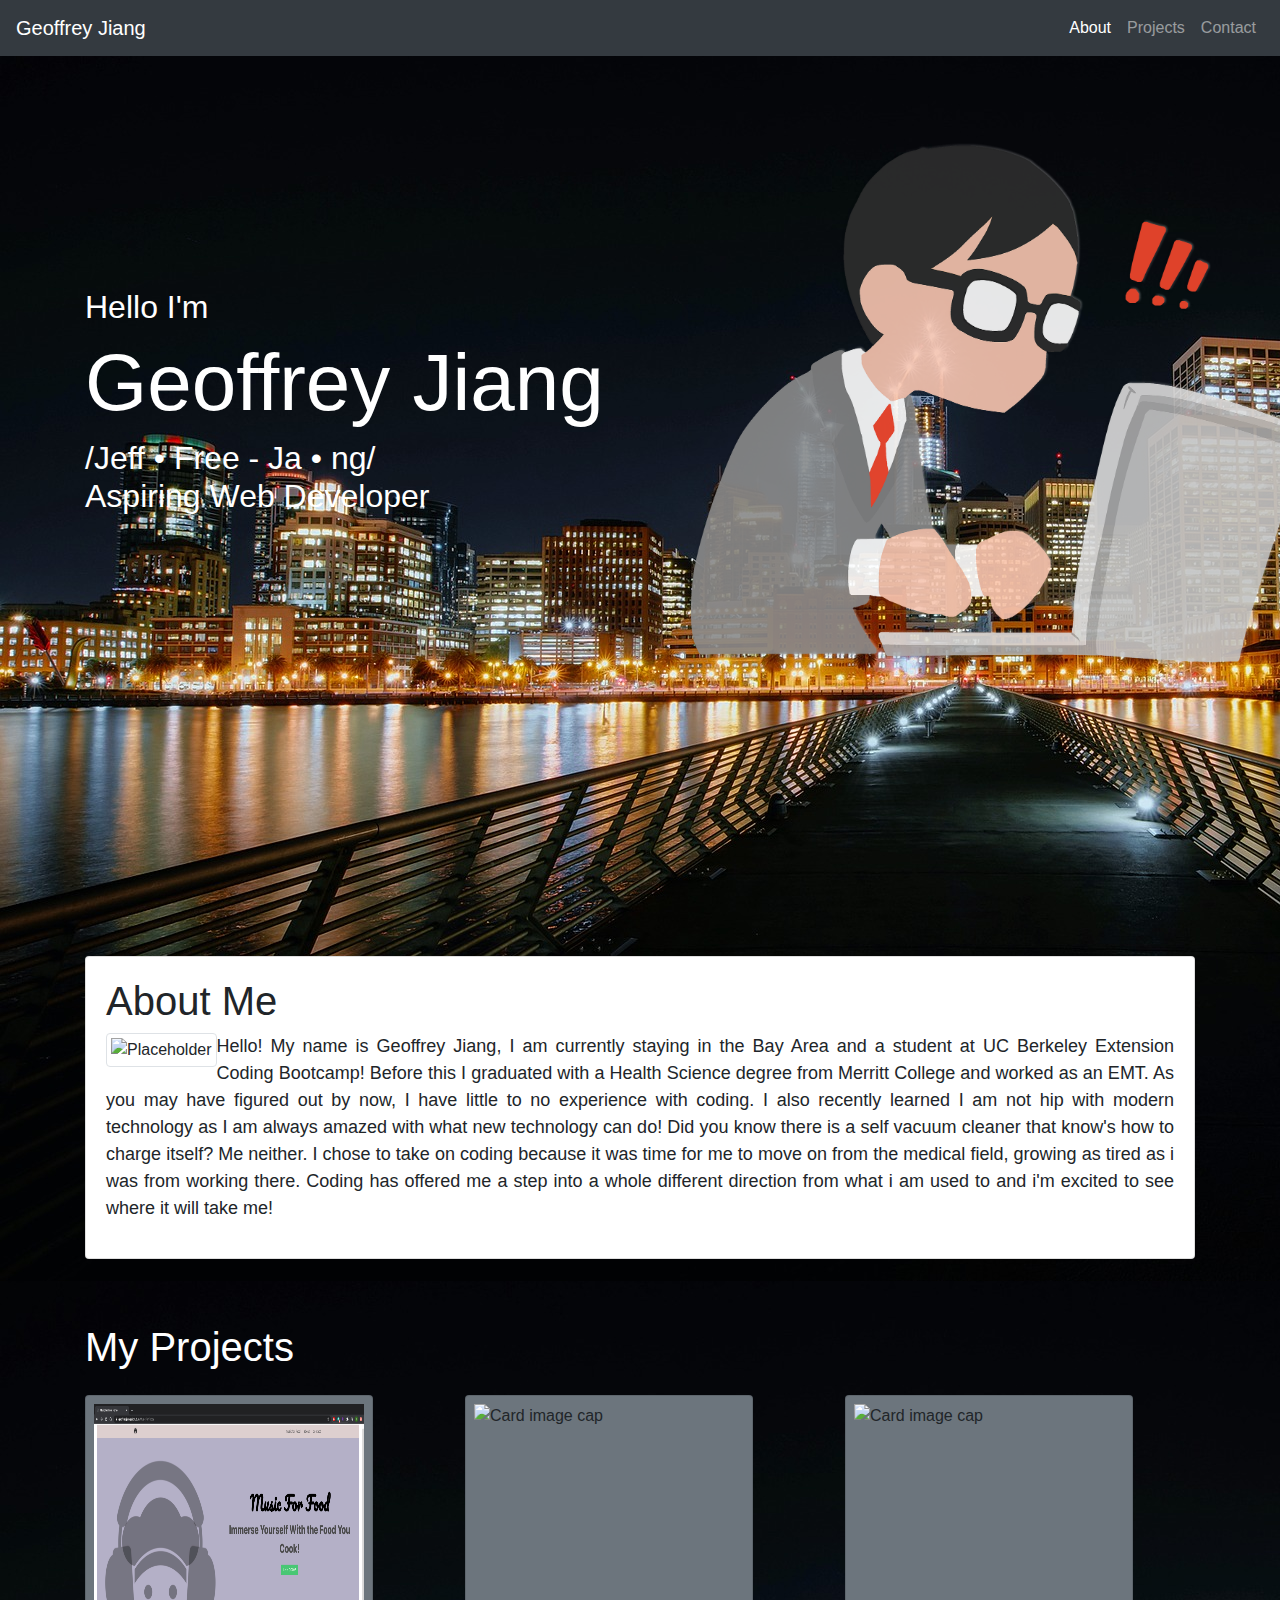
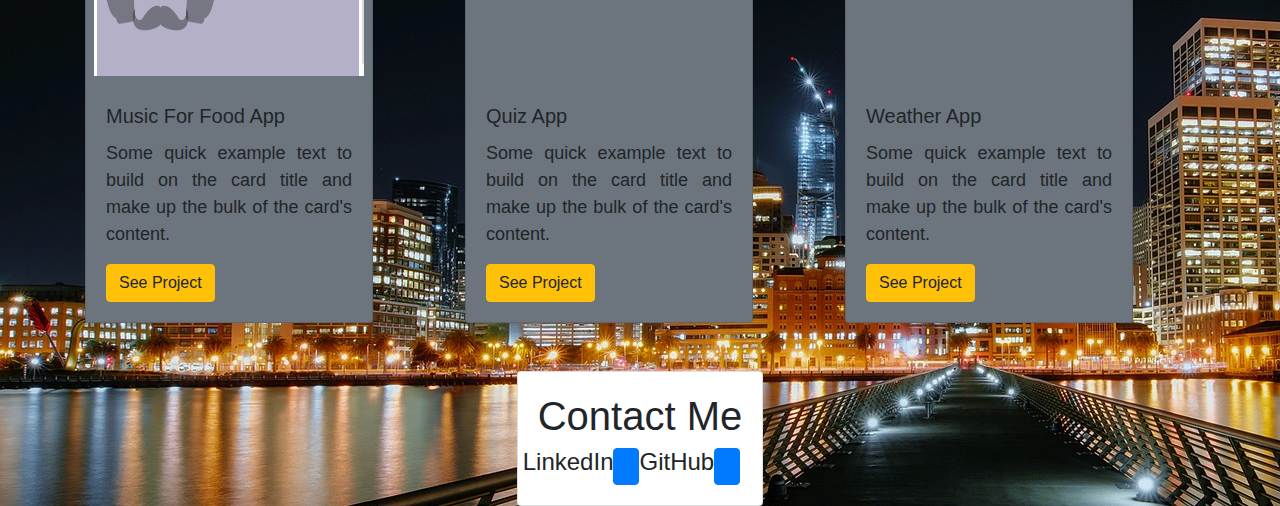
==== index.html @ 609ce76e "contact links" ====
<!DOCTYPE html>
<html lang="en">
<head>
  <meta charset="UTF-8">
  <meta name="viewport" content="width=device-width, initial-scale=1.0">
  <link rel="stylesheet" href="https://stackpath.bootstrapcdn.com/bootstrap/4.5.2/css/bootstrap.min.css" integrity="sha384-JcKb8q3iqJ61gNV9KGb8thSsNjpSL0n8PARn9HuZOnIxN0hoP+VmmDGMN5t9UJ0Z" crossorigin="anonymous">
  <link rel="stylesheet" href="https://pro.fontawesome.com/releases/v5.10.0/css/all.css" integrity="sha384-AYmEC3Yw5cVb3ZcuHtOA93w35dYTsvhLPVnYs9eStHfGJvOvKxVfELGroGkvsg+p" crossorigin="anonymous"/>

  <link rel="stylesheet" href="assets/css/styles.css"/>
  <title>Geoffrey's Portolio</title>
</head>
<body>
  <nav class="navbar navbar-expand-lg navbar-dark bg-dark">
    <button class="navbar-toggler" type="button" data-toggle="collapse" data-target="#navbarToggler" aria-controls="navbarToggler" aria-expanded="false" aria-label="Toggle navigation">
      <span class="navbar-toggler-icon"></span>
    </button>
    <a class="navbar-brand" href="#">Geoffrey Jiang</a>
  
    <div class="collapse navbar-collapse" id="navbarToggler">
      <ul class="navbar-nav ml-auto text-right">
        <li class="nav-item active">
          <a class="nav-link" href="#about"> About</a>
        </li>
        <li class="nav-item">
          <a class="nav-link" href="#project">Projects</a>
        </li>
        <li class="nav-item">
          <a class="nav-link" href="#contact">Contact</a>
        </li>
      </ul>

    </div>
  </nav>

  <div class="container home-container">
    <div class="row home-row">
      <div class="col-6">
        <h2 class="text-white">Hello I'm</h2>
        <h1 class="text-white main-heading">Geoffrey Jiang</h1>
        <h2 class="text-white">/Jeff • Free - Ja • ng/ <br>Aspiring Web Developer</h2>
      </div>
      <div class="col-6">
        <img src="./assets/images/geosurprised_edit2.png" alt="cartoon boy">
      </div>
    </div>
  </div>  
  
  <div class="container d-flex justify-content-center">
    <div class="row">
        <div id="about" class="col-md-12">
            <div class="card">
                <div class="card-body">
                    <h1 class="title"> About Me</h1>
                    <img src="http://placehold.it/250x250" alt="Placeholder" class="img-thumbnail">
                    <p> Hello! My name is Geoffrey Jiang, I am currently staying in the Bay Area and a student at UC Berkeley Extension Coding Bootcamp! Before this I graduated with a Health Science degree from Merritt College and worked as an EMT. As you may have figured out by now, I have little to no experience with coding. I also recently learned I am not hip with modern technology as I am always amazed with what new technology can do! Did you know there is a self vacuum cleaner that know's how to charge itself? Me neither. I chose to take on coding because it was time for me to move on from the medical field, growing as tired as i was from working there. Coding has offered me a step into a whole different direction from what i am used to and i'm excited to see where it will take me!</p>                    
                </div>
            </div>
        </div>  
    </div>
  </div>

  <div id="project" class="container mt-3 pt-5">
    <h1 class="text-white mb-3 pb-2">My Projects</h1>
    <div class="row">
      <div class="col-md-4 mb-5">
        <div class="card bg-secondary" style="width: 18rem;">
          <img class="card-img-top p-2" src="assets/images/MusicForFood.png" alt="MusicForFood" style="height: 18rem">
          <div class="card-body">
            <h5 class="card-title">Music For Food App</h5>
            <p class="card-text">Some quick example text to build on the card title and make up the bulk of the card's content.</p>
            <a href="https://geoffreyjiang.github.io/MusicForFood/" class="btn btn-warning">See Project</a>
          </div>
        </div>
      </div>
      <div class="col-md-4 mb-5">
        <div class="card bg-secondary" style="width: 18rem;">
          <img class="card-img-top p-2" src="http://placehold.it/250x250" alt="Card image cap" style="height: 18rem">
          <div class="card-body">
            <h5 class="card-title">Quiz App</h5>
            <p class="card-text">Some quick example text to build on the card title and make up the bulk of the card's content.</p>
            <a href="#" class="btn btn-warning"">See Project</a>
          </div>
        </div>
      </div>
      <div class="col-md-4 mb-5">
        <div class="card bg-secondary" style="width: 18rem;">
          <img class="card-img-top p-2" src="http://placehold.it/250x250" alt="Card image cap" style="height: 18rem">
          <div class="card-body">
            <h5 class="card-title">Weather App</h5>
            <p class="card-text">Some quick example text to build on the card title and make up the bulk of the card's content.</p>
            <a href="#" class="btn btn-warning"">See Project</a>
          </div>
        </div>
      </div>
    </div>

    <div class="container d-flex justify-content-center">
      <div class="row">
          <div id="contact" class="col-md-12">
              <div class="card">
                  <div class="card-body">
                      <h1 class="title"> Contact Me</h1>
                    <div class="row">
                        <h4>LinkedIn</h4> 
                          <a href="https://www.linkedin.com/in/geoffrey-jiang-b076331b4/" class="btn btn-primary"><i class="fab fa-linkedin"></i></a>
                        <h4>GitHub</h4> 
                          <a href="https://github.com/geoffreyjiang?tab=repositories" class="btn btn-primary"><i class="fab fa-github"></i></a>
                  </div>
              </div>
          </div>  
      </div>
    </div>

  

  <script src="https://stackpath.bootstrapcdn.com/bootstrap/4.5.2/js/bootstrap.min.js" integrity="sha384-B4gt1jrGC7Jh4AgTPSdUtOBvfO8shuf57BaghqFfPlYxofvL8/KUEfYiJOMMV+rV" crossorigin="anonymous"></script>
</body>
</html>
---- assets/css/styles.css ----
body {
    background-image: url("../images/pier-14-1995036_1920.jpg");
    background-color: #464646;
  }
  

img{
    float: left;
}

p {
    text-align:justify;
    border-left: 300px;
    font-size: large;
    font-family: Verdana, Geneva, Tahoma, sans-serif;
}

footer {
    position: fixed;
    left: 0;
    bottom: 0px;
    width: 100%;
    height: 40px;
    background-color: grey;
    color: white;
    text-align: center;
}

.home-container {
    min-height:100vh;
    padding-top:5rem;
}

.home-row {
    display:flex;
    justify-content: center;
    align-items: center;
}

.home-row h1 {
    font-size:5rem;
}
.home-row img {
    width: auto;
    height: 60vh;
}

.card {
    align-items: center;
}
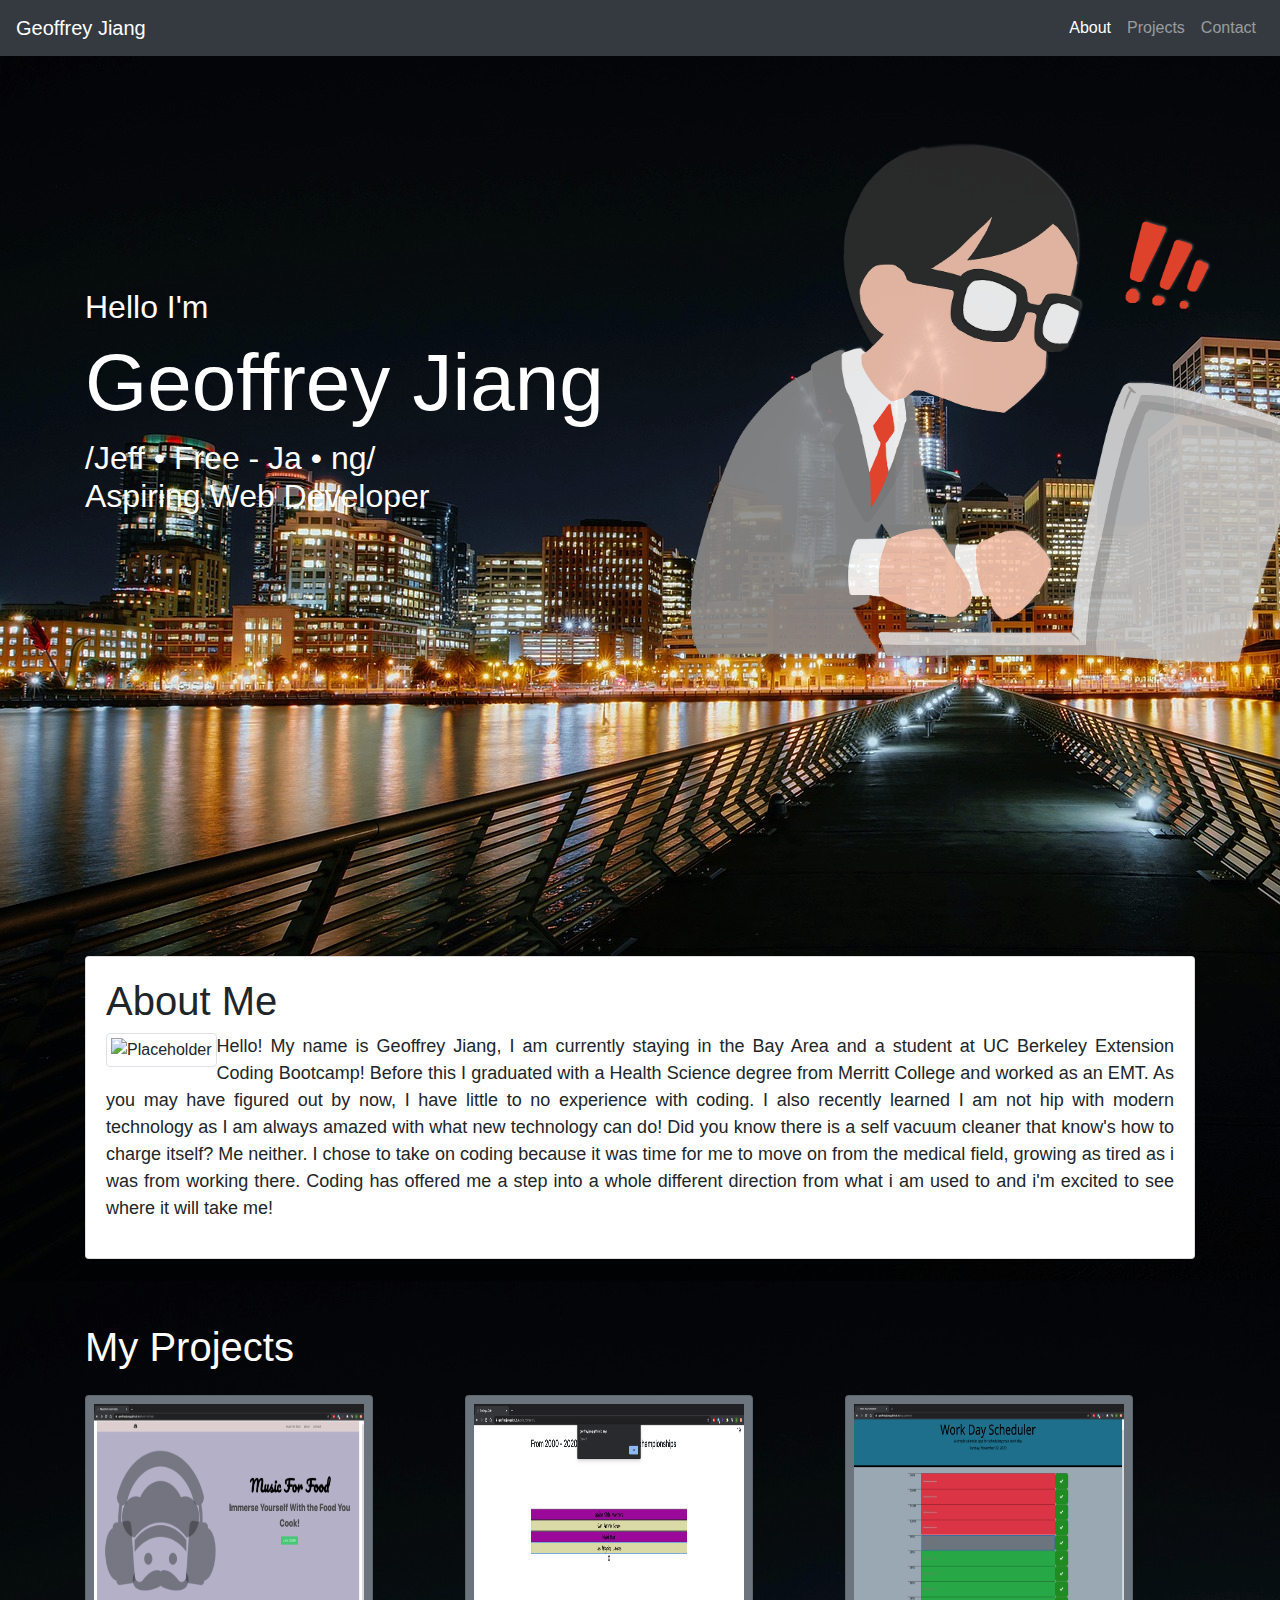
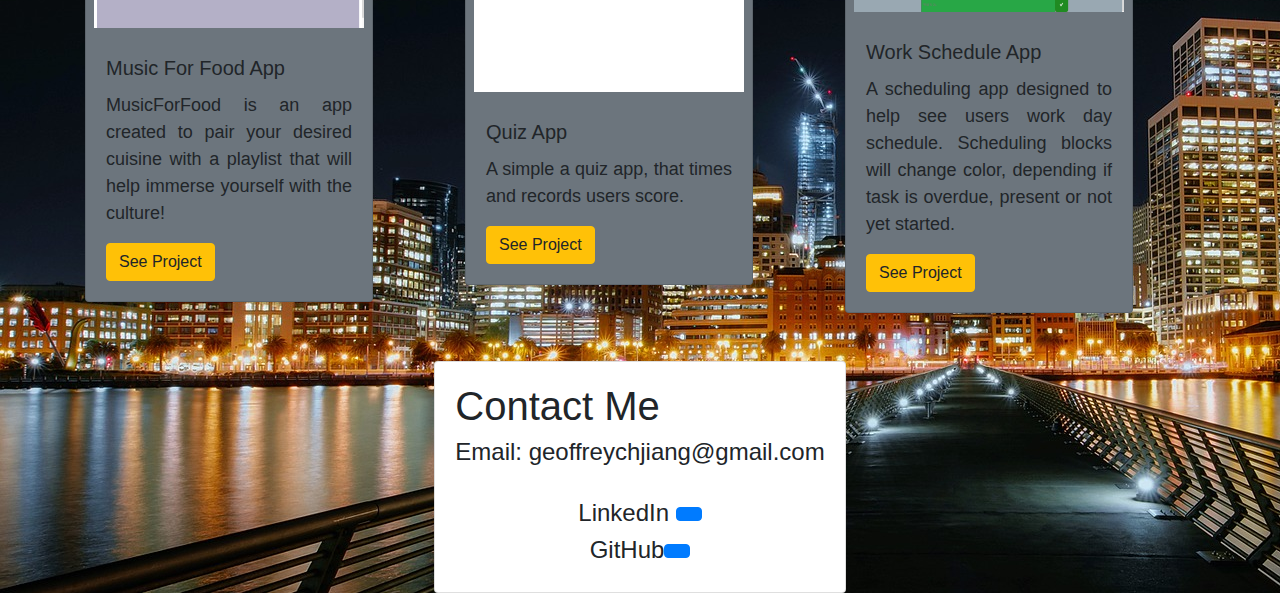
==== commit 1826b70b: "project section done" ====
--- a/index.html
+++ b/index.html
@@ -64,31 +64,31 @@
     <div class="row">
       <div class="col-md-4 mb-5">
         <div class="card bg-secondary" style="width: 18rem;">
-          <img class="card-img-top p-2" src="assets/images/MusicForFood.png" alt="MusicForFood" style="height: 18rem">
+          <img class="card-img-top p-2" src="assets/images/MusicForFood.png" alt="MusicForFood" style="height: 15rem">
           <div class="card-body">
             <h5 class="card-title">Music For Food App</h5>
-            <p class="card-text">Some quick example text to build on the card title and make up the bulk of the card's content.</p>
+            <p class="card-text">MusicForFood is an app created to pair your desired cuisine with a playlist that will help immerse yourself with the culture!</p>
             <a href="https://geoffreyjiang.github.io/MusicForFood/" class="btn btn-warning">See Project</a>
           </div>
         </div>
       </div>
       <div class="col-md-4 mb-5">
         <div class="card bg-secondary" style="width: 18rem;">
-          <img class="card-img-top p-2" src="http://placehold.it/250x250" alt="Card image cap" style="height: 18rem">
+          <img class="card-img-top p-2" src="assets/images/quizapp.png" alt="QuizApp" style="height: 19rem">
           <div class="card-body">
             <h5 class="card-title">Quiz App</h5>
-            <p class="card-text">Some quick example text to build on the card title and make up the bulk of the card's content.</p>
-            <a href="#" class="btn btn-warning"">See Project</a>
+            <p class="card-text">A simple a quiz app, that times and records users score.</p>
+            <a href="https://geoffreyjiang.github.io/quiz_homework/" class="btn btn-warning"">See Project</a>
           </div>
         </div>
       </div>
       <div class="col-md-4 mb-5">
         <div class="card bg-secondary" style="width: 18rem;">
-          <img class="card-img-top p-2" src="http://placehold.it/250x250" alt="Card image cap" style="height: 18rem">
+          <img class="card-img-top p-2" src="assets/images/schedule.png" alt="WorkScheduleApp" style="height: 14rem">
           <div class="card-body">
-            <h5 class="card-title">Weather App</h5>
-            <p class="card-text">Some quick example text to build on the card title and make up the bulk of the card's content.</p>
-            <a href="#" class="btn btn-warning"">See Project</a>
+            <h5 class="card-title">Work Schedule App</h5>
+            <p class="card-text">A scheduling app designed to help see users work day schedule. Scheduling blocks will change color, depending if task is overdue, present or not yet started.</p>
+            <a href="https://geoffreyjiang.github.io/day_planner/" class="btn btn-warning">See Project</a>
           </div>
         </div>
       </div>
@@ -100,12 +100,12 @@
               <div class="card">
                   <div class="card-body">
                       <h1 class="title"> Contact Me</h1>
-                    <div class="row">
-                        <h4>LinkedIn</h4> 
-                          <a href="https://www.linkedin.com/in/geoffrey-jiang-b076331b4/" class="btn btn-primary"><i class="fab fa-linkedin"></i></a>
-                        <h4>GitHub</h4> 
-                          <a href="https://github.com/geoffreyjiang?tab=repositories" class="btn btn-primary"><i class="fab fa-github"></i></a>
-                  </div>
+                        <h4>Email: geoffreychjiang@gmail.com</h4>
+                        <br>
+                        <h4 class="text-center">LinkedIn <a href="https://www.linkedin.com/in/geoffrey-jiang-b076331b4/" class="btn btn-primary"><i class="fab fa-linkedin"></i></a></h4> 
+    
+                        <h4 class="text-center">GitHub<a href="https://github.com/geoffreyjiang?tab=repositories" class="btn btn-primary"><i class="fab fa-github"></i></a></h4> 
+                          
               </div>
           </div>  
       </div>
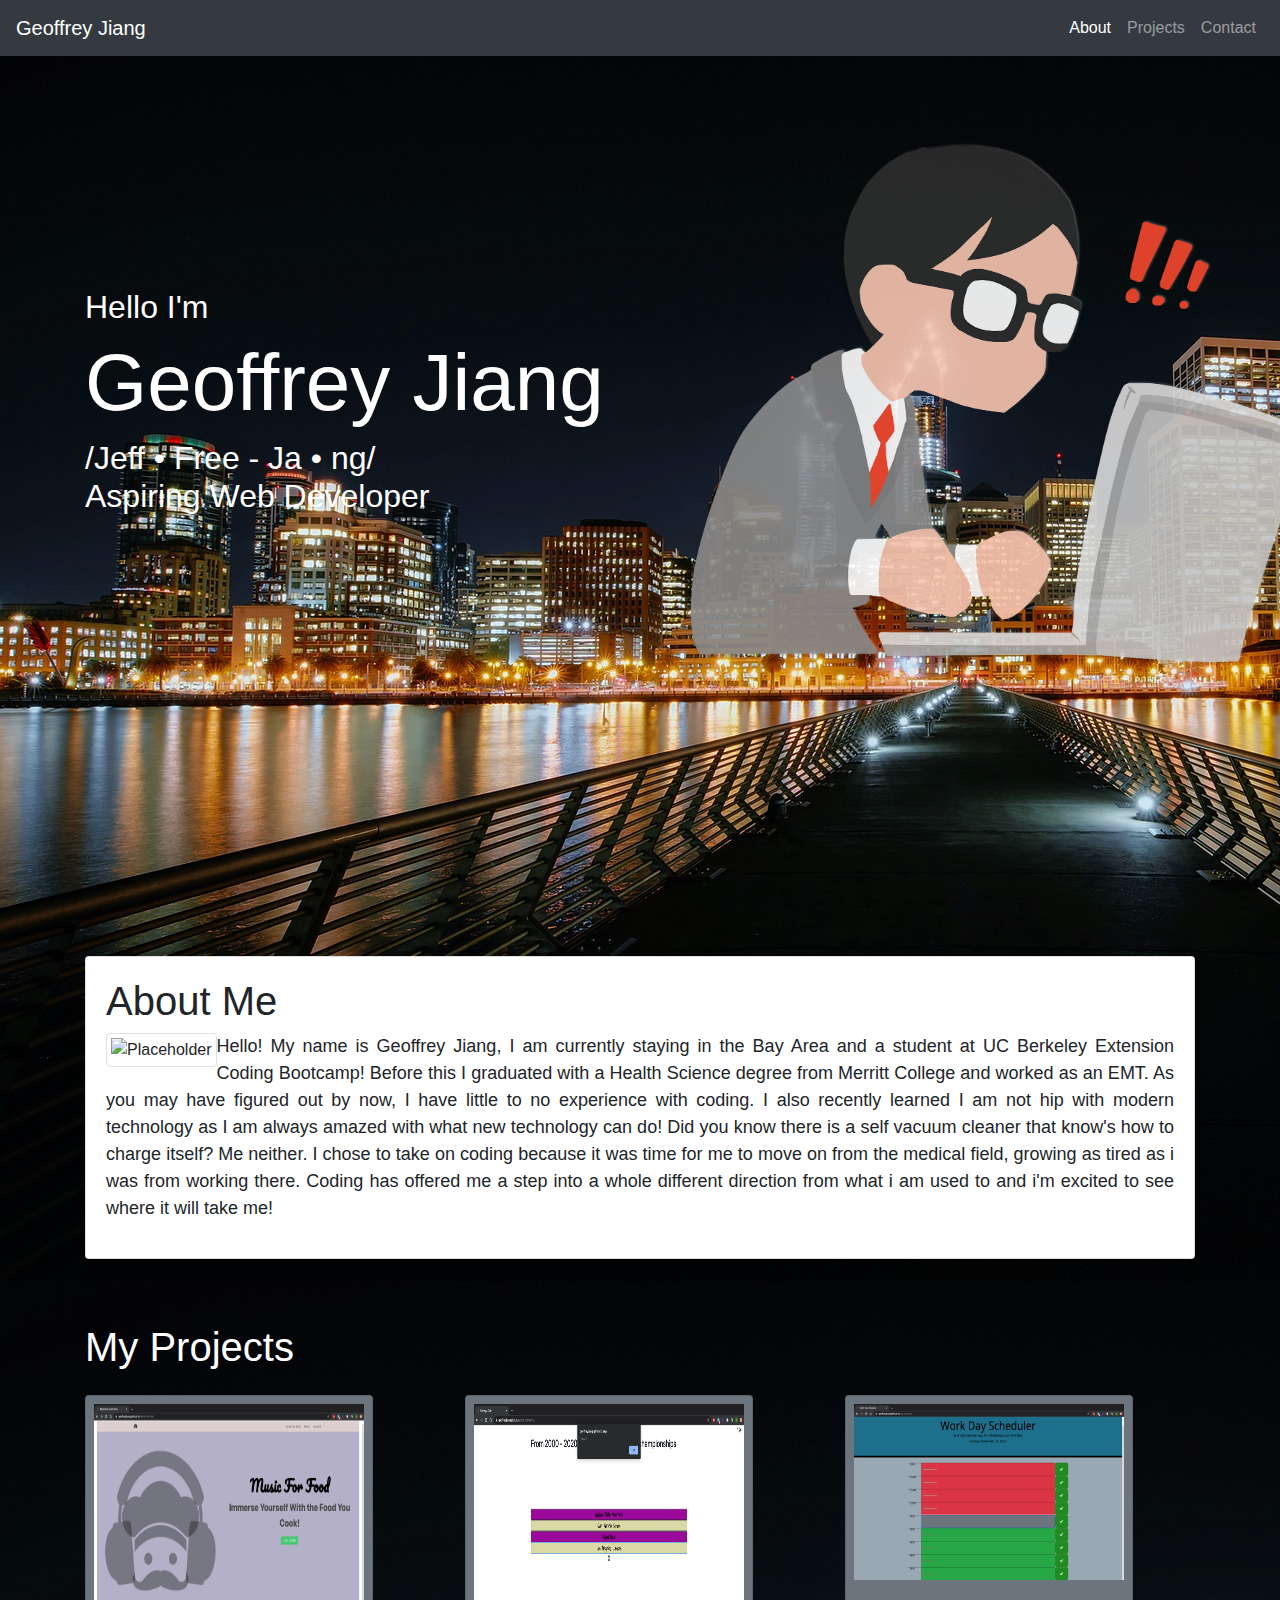
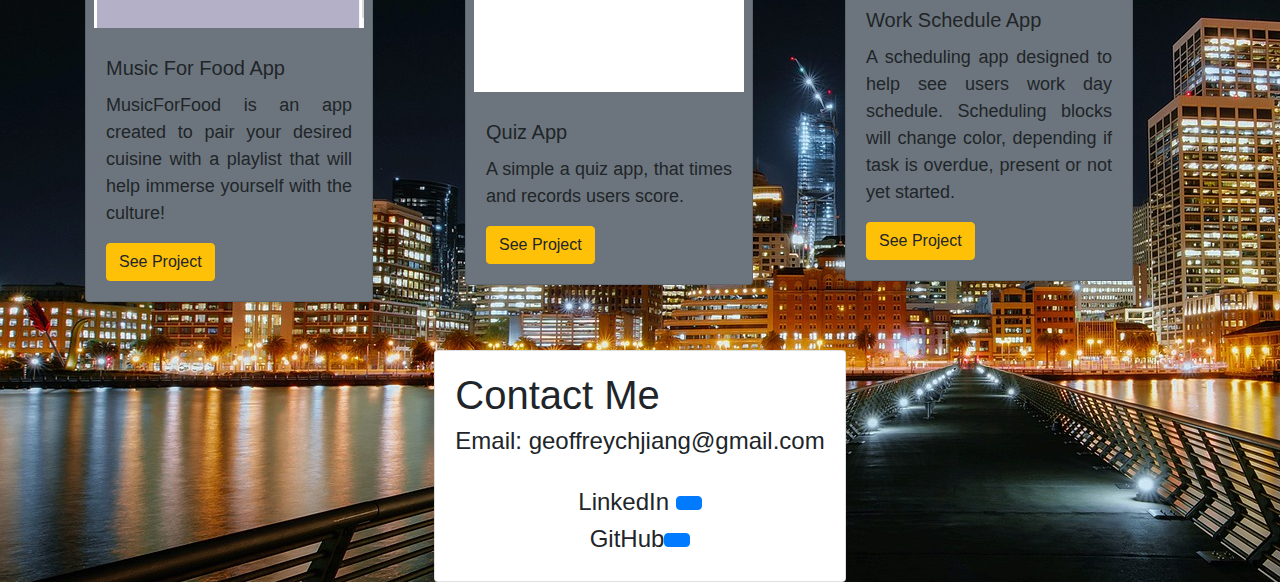
==== commit db31706f: "imgs" ====
--- a/index.html
+++ b/index.html
@@ -84,7 +84,7 @@
       </div>
       <div class="col-md-4 mb-5">
         <div class="card bg-secondary" style="width: 18rem;">
-          <img class="card-img-top p-2" src="assets/images/schedule.png" alt="WorkScheduleApp" style="height: 14rem">
+          <img class="card-img-top p-2" src="assets/images/schedule.png" alt="WorkScheduleApp" style="height: 12rem">
           <div class="card-body">
             <h5 class="card-title">Work Schedule App</h5>
             <p class="card-text">A scheduling app designed to help see users work day schedule. Scheduling blocks will change color, depending if task is overdue, present or not yet started.</p>
@@ -103,7 +103,7 @@
                         <h4>Email: geoffreychjiang@gmail.com</h4>
                         <br>
                         <h4 class="text-center">LinkedIn <a href="https://www.linkedin.com/in/geoffrey-jiang-b076331b4/" class="btn btn-primary"><i class="fab fa-linkedin"></i></a></h4> 
-    
+
                         <h4 class="text-center">GitHub<a href="https://github.com/geoffreyjiang?tab=repositories" class="btn btn-primary"><i class="fab fa-github"></i></a></h4> 
                           
               </div>
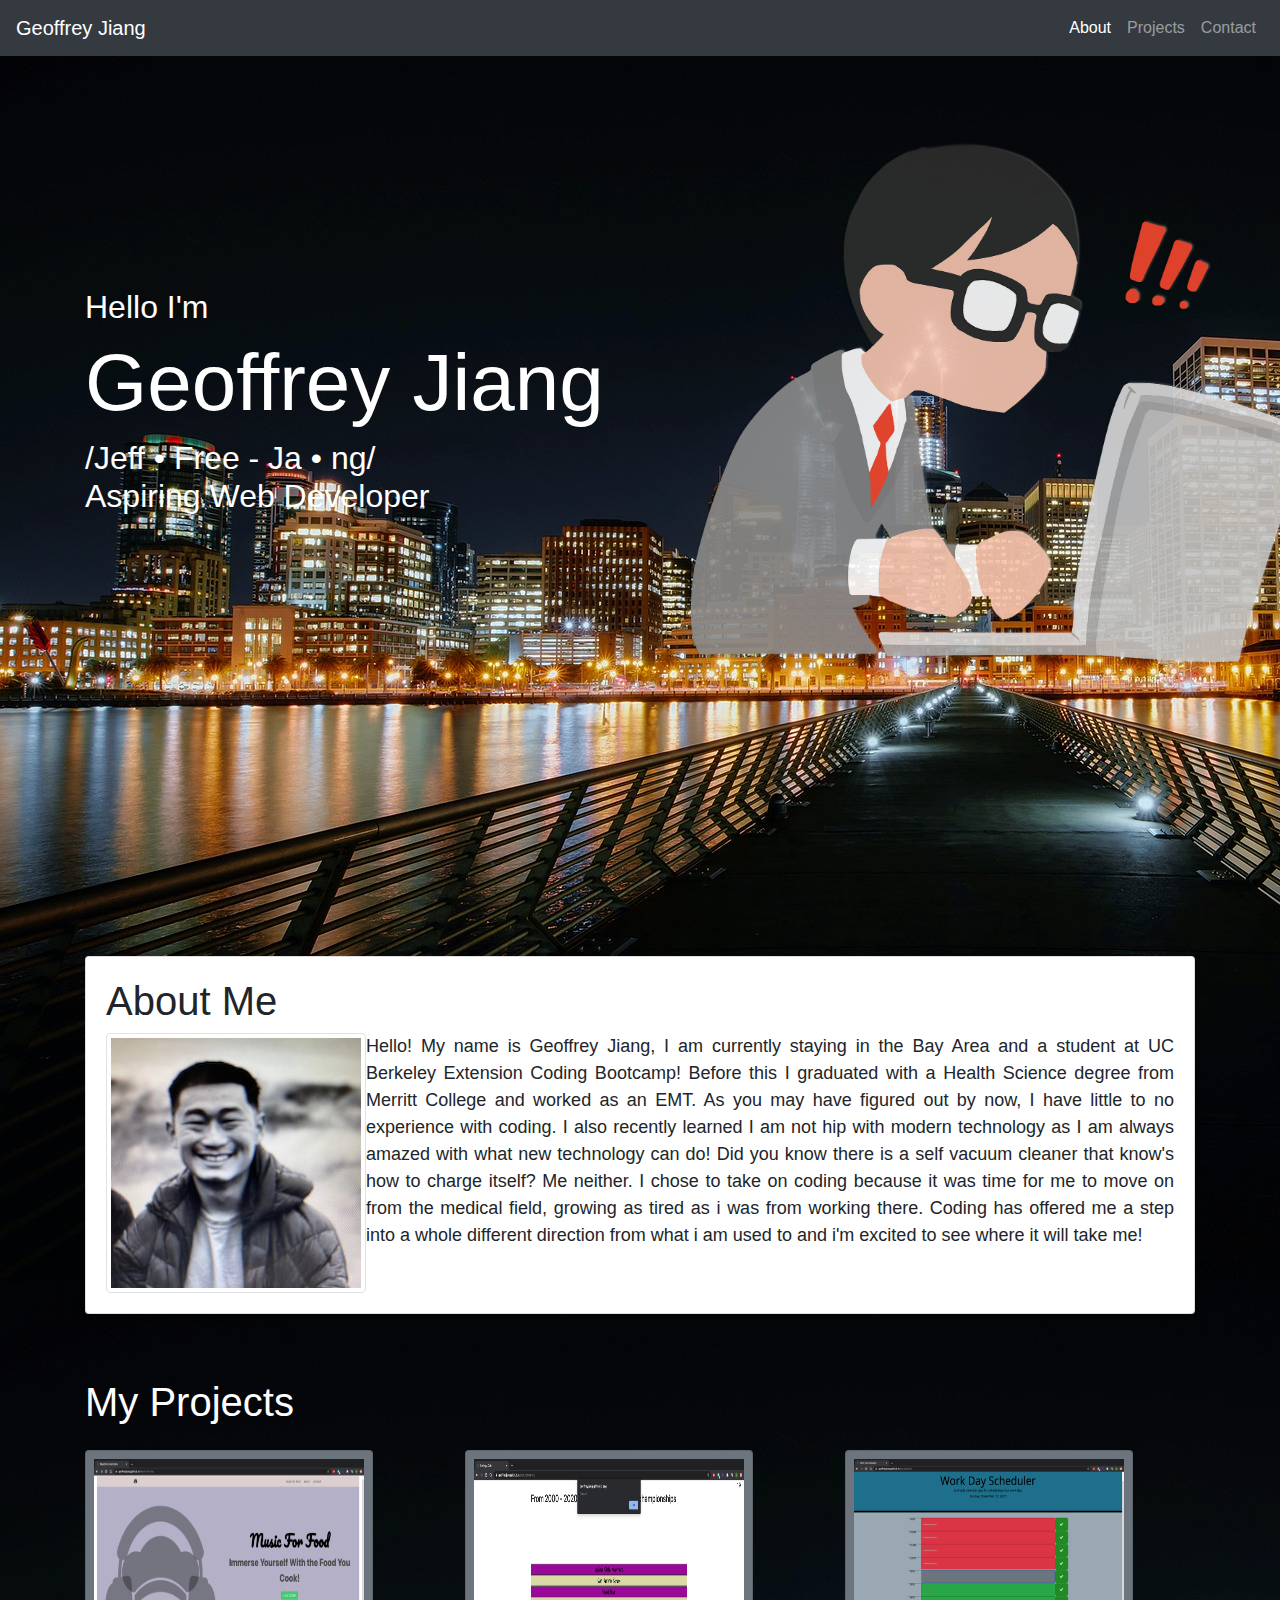
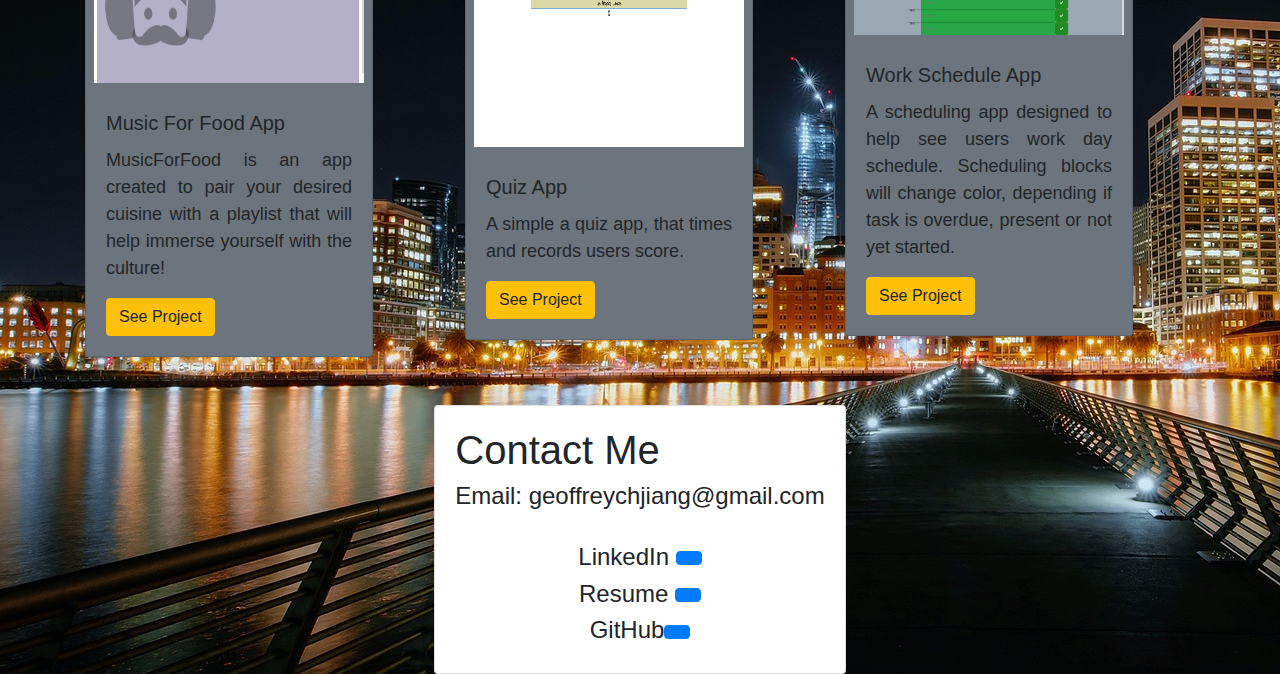
==== commit e06aee9f: "added pics and resume" ====
--- a/index.html
+++ b/index.html
@@ -34,12 +34,12 @@
 
   <div class="container home-container">
     <div class="row home-row">
-      <div class="col-6">
+      <div class="col-md-6">
         <h2 class="text-white">Hello I'm</h2>
         <h1 class="text-white main-heading">Geoffrey Jiang</h1>
         <h2 class="text-white">/Jeff • Free - Ja • ng/ <br>Aspiring Web Developer</h2>
       </div>
-      <div class="col-6">
+      <div class="col-md-6">
         <img src="./assets/images/geosurprised_edit2.png" alt="cartoon boy">
       </div>
     </div>
@@ -51,7 +51,7 @@
             <div class="card">
                 <div class="card-body">
                     <h1 class="title"> About Me</h1>
-                    <img src="http://placehold.it/250x250" alt="Placeholder" class="img-thumbnail">
+                    <img src="/assets/images/me.jpeg" alt="Placeholder" class="img-thumbnail">
                     <p> Hello! My name is Geoffrey Jiang, I am currently staying in the Bay Area and a student at UC Berkeley Extension Coding Bootcamp! Before this I graduated with a Health Science degree from Merritt College and worked as an EMT. As you may have figured out by now, I have little to no experience with coding. I also recently learned I am not hip with modern technology as I am always amazed with what new technology can do! Did you know there is a self vacuum cleaner that know's how to charge itself? Me neither. I chose to take on coding because it was time for me to move on from the medical field, growing as tired as i was from working there. Coding has offered me a step into a whole different direction from what i am used to and i'm excited to see where it will take me!</p>                    
                 </div>
             </div>
@@ -62,7 +62,7 @@
   <div id="project" class="container mt-3 pt-5">
     <h1 class="text-white mb-3 pb-2">My Projects</h1>
     <div class="row">
-      <div class="col-md-4 mb-5">
+      <div class="col-md-4 col-sm-4 mb-5">
         <div class="card bg-secondary" style="width: 18rem;">
           <img class="card-img-top p-2" src="assets/images/MusicForFood.png" alt="MusicForFood" style="height: 15rem">
           <div class="card-body">
@@ -72,7 +72,7 @@
           </div>
         </div>
       </div>
-      <div class="col-md-4 mb-5">
+      <div class="col-md-4 col-sm-4 mb-5">
         <div class="card bg-secondary" style="width: 18rem;">
           <img class="card-img-top p-2" src="assets/images/quizapp.png" alt="QuizApp" style="height: 19rem">
           <div class="card-body">
@@ -82,7 +82,7 @@
           </div>
         </div>
       </div>
-      <div class="col-md-4 mb-5">
+      <div class="col-md-4 col-sm-4 mb-5">
         <div class="card bg-secondary" style="width: 18rem;">
           <img class="card-img-top p-2" src="assets/images/schedule.png" alt="WorkScheduleApp" style="height: 12rem">
           <div class="card-body">
@@ -103,7 +103,7 @@
                         <h4>Email: geoffreychjiang@gmail.com</h4>
                         <br>
                         <h4 class="text-center">LinkedIn <a href="https://www.linkedin.com/in/geoffrey-jiang-b076331b4/" class="btn btn-primary"><i class="fab fa-linkedin"></i></a></h4> 
-
+                        <h4 class="text-center">Resume <a href="https://drive.google.com/file/d/1fjaLTLv6h2TDrS-2rDvu0uaUNpnsWOCF/view?usp=sharing" class="btn btn-primary"><i class="fas fa-file"></i></a></h4>
                         <h4 class="text-center">GitHub<a href="https://github.com/geoffreyjiang?tab=repositories" class="btn btn-primary"><i class="fab fa-github"></i></a></h4> 
                           
               </div>
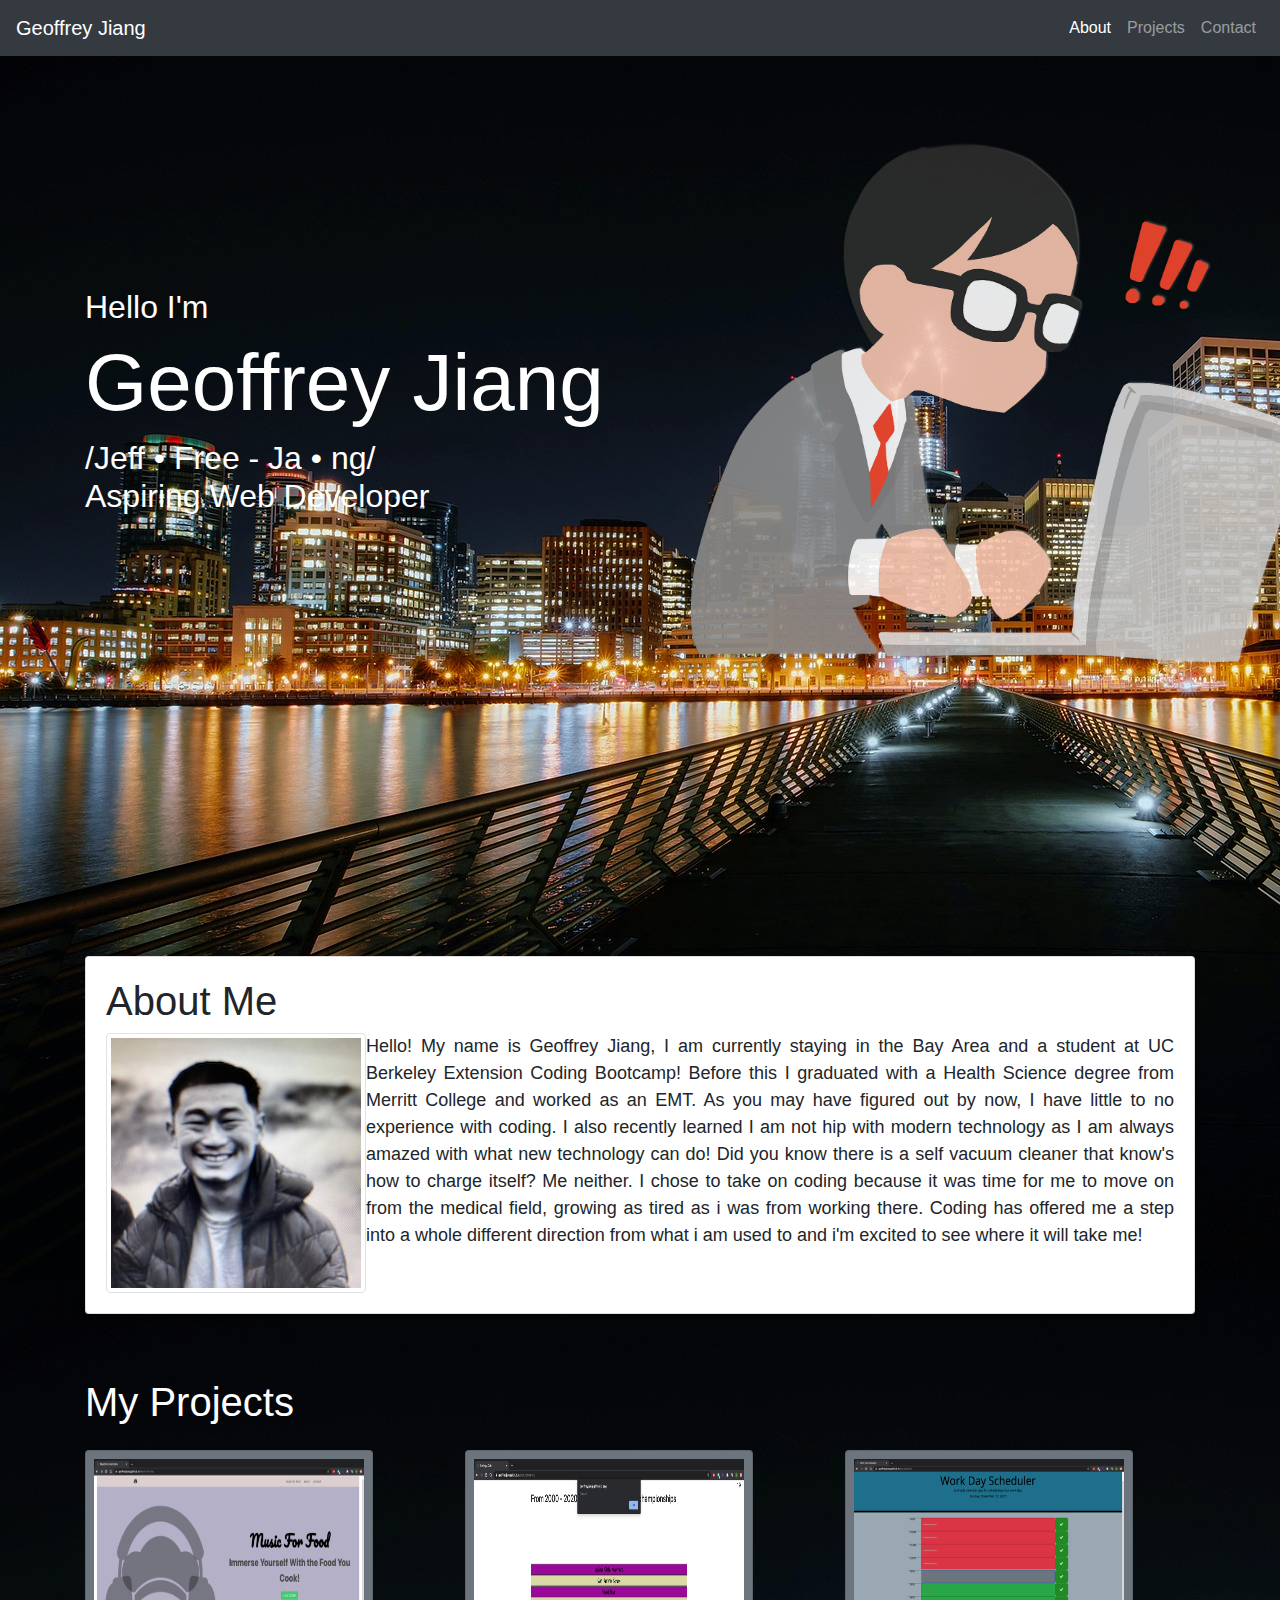
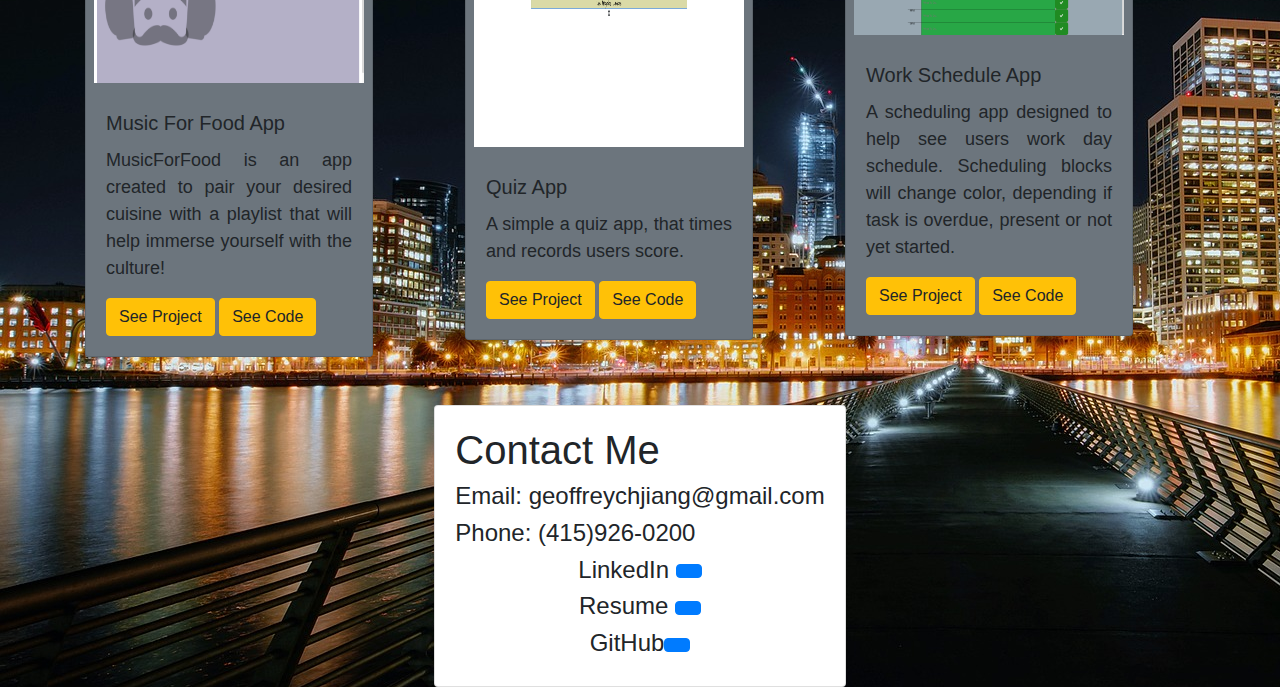
==== commit c36804ae: "added project code btn" ====
--- a/index.html
+++ b/index.html
@@ -69,6 +69,7 @@
             <h5 class="card-title">Music For Food App</h5>
             <p class="card-text">MusicForFood is an app created to pair your desired cuisine with a playlist that will help immerse yourself with the culture!</p>
             <a href="https://geoffreyjiang.github.io/MusicForFood/" class="btn btn-warning">See Project</a>
+            <a href="https://github.com/geoffreyjiang/MusicForFood" class="btn btn-warning">See Code</a>
           </div>
         </div>
       </div>
@@ -78,7 +79,9 @@
           <div class="card-body">
             <h5 class="card-title">Quiz App</h5>
             <p class="card-text">A simple a quiz app, that times and records users score.</p>
-            <a href="https://geoffreyjiang.github.io/quiz_homework/" class="btn btn-warning"">See Project</a>
+            <a href="https://geoffreyjiang.github.io/quiz_homework/" class="btn btn-warning">See Project</a>
+            <a href="https://github.com/geoffreyjiang/quiz_homework" class="btn btn-warning">See Code</a>
+
           </div>
         </div>
       </div>
@@ -89,6 +92,8 @@
             <h5 class="card-title">Work Schedule App</h5>
             <p class="card-text">A scheduling app designed to help see users work day schedule. Scheduling blocks will change color, depending if task is overdue, present or not yet started.</p>
             <a href="https://geoffreyjiang.github.io/day_planner/" class="btn btn-warning">See Project</a>
+            <a href="https://github.com/geoffreyjiang/day_planner" class="btn btn-warning">See Code</a>
+
           </div>
         </div>
       </div>
@@ -101,7 +106,7 @@
                   <div class="card-body">
                       <h1 class="title"> Contact Me</h1>
                         <h4>Email: geoffreychjiang@gmail.com</h4>
-                        <br>
+                        <h4>Phone: (415)926-0200</h4>                     
                         <h4 class="text-center">LinkedIn <a href="https://www.linkedin.com/in/geoffrey-jiang-b076331b4/" class="btn btn-primary"><i class="fab fa-linkedin"></i></a></h4> 
                         <h4 class="text-center">Resume <a href="https://drive.google.com/file/d/1fjaLTLv6h2TDrS-2rDvu0uaUNpnsWOCF/view?usp=sharing" class="btn btn-primary"><i class="fas fa-file"></i></a></h4>
                         <h4 class="text-center">GitHub<a href="https://github.com/geoffreyjiang?tab=repositories" class="btn btn-primary"><i class="fab fa-github"></i></a></h4> 
@@ -112,7 +117,7 @@
     </div>
 
   
-
+  <script src="https://code.jquery.com/jquery-3.5.1.js" integrity="sha256-QWo7LDvxbWT2tbbQ97B53yJnYU3WhH/C8ycbRAkjPDc=" crossorigin="anonymous"></script>
   <script src="https://stackpath.bootstrapcdn.com/bootstrap/4.5.2/js/bootstrap.min.js" integrity="sha384-B4gt1jrGC7Jh4AgTPSdUtOBvfO8shuf57BaghqFfPlYxofvL8/KUEfYiJOMMV+rV" crossorigin="anonymous"></script>
 </body>
 </html>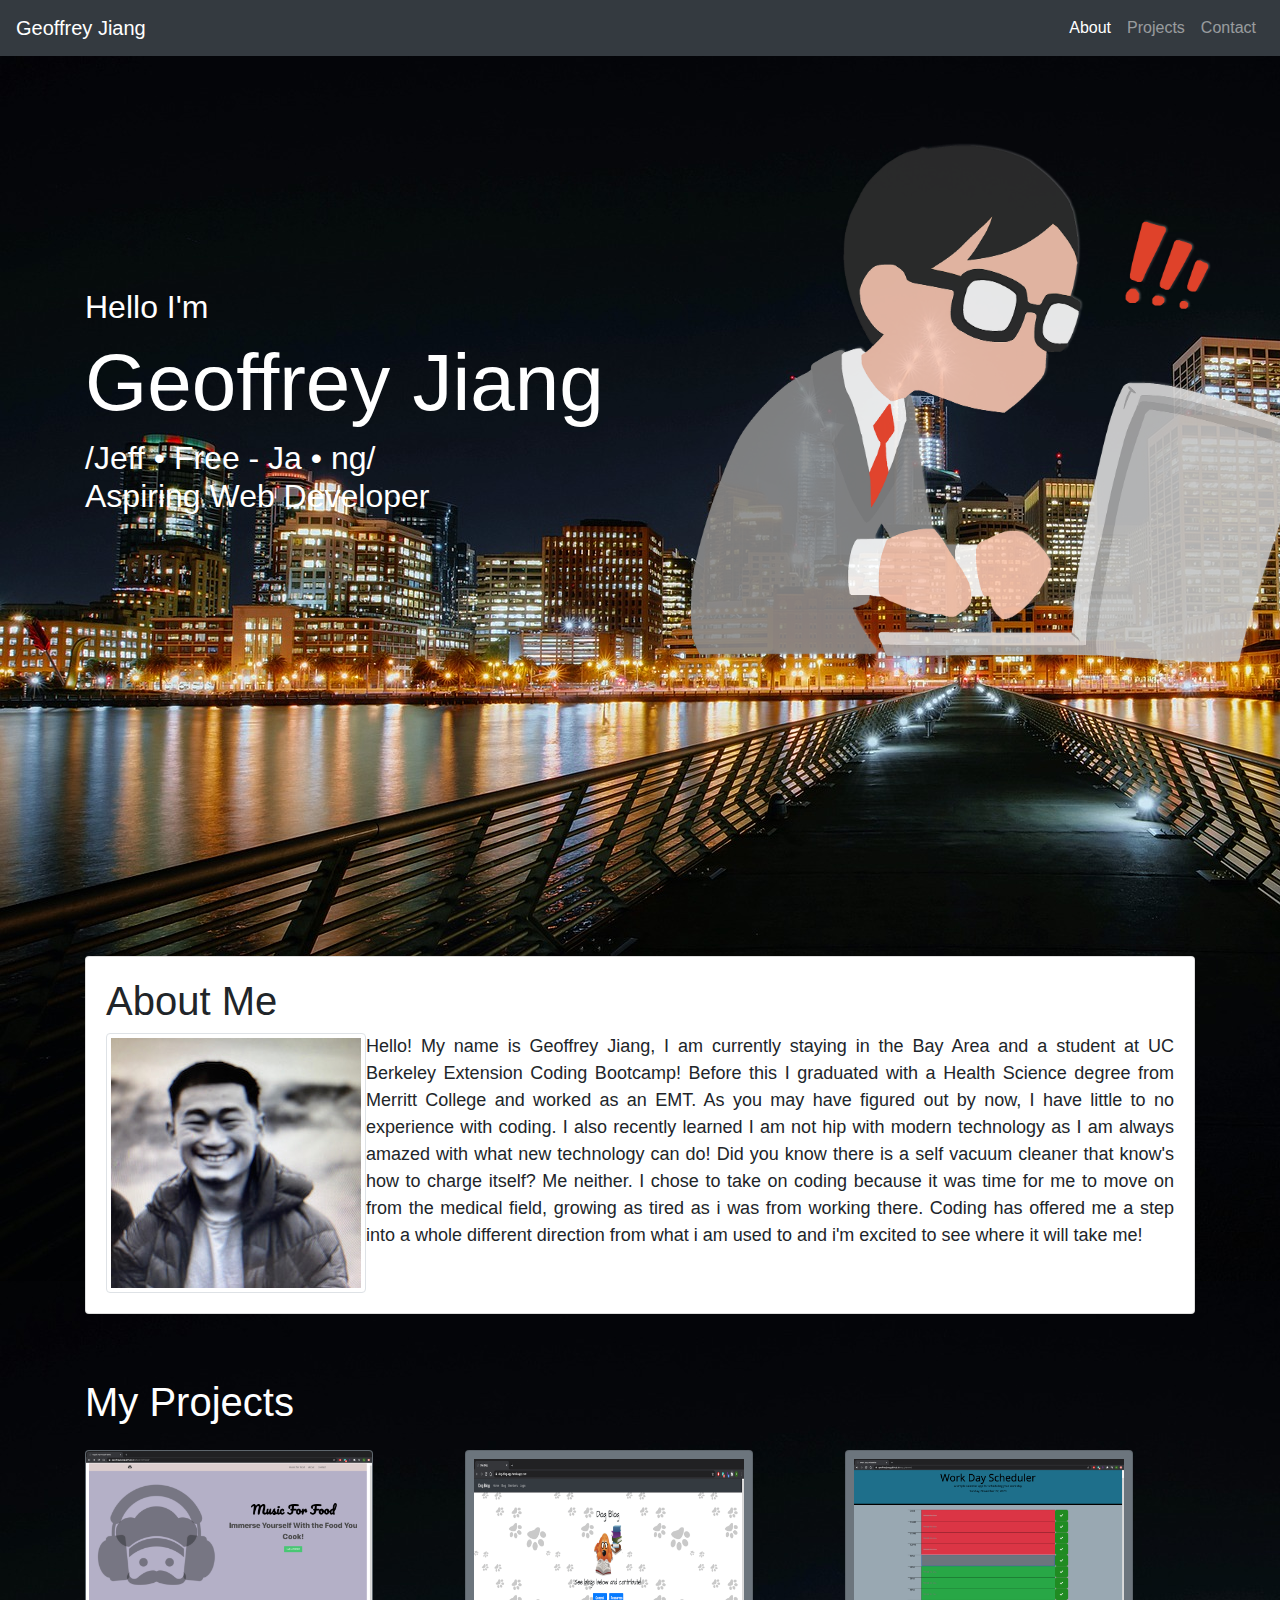
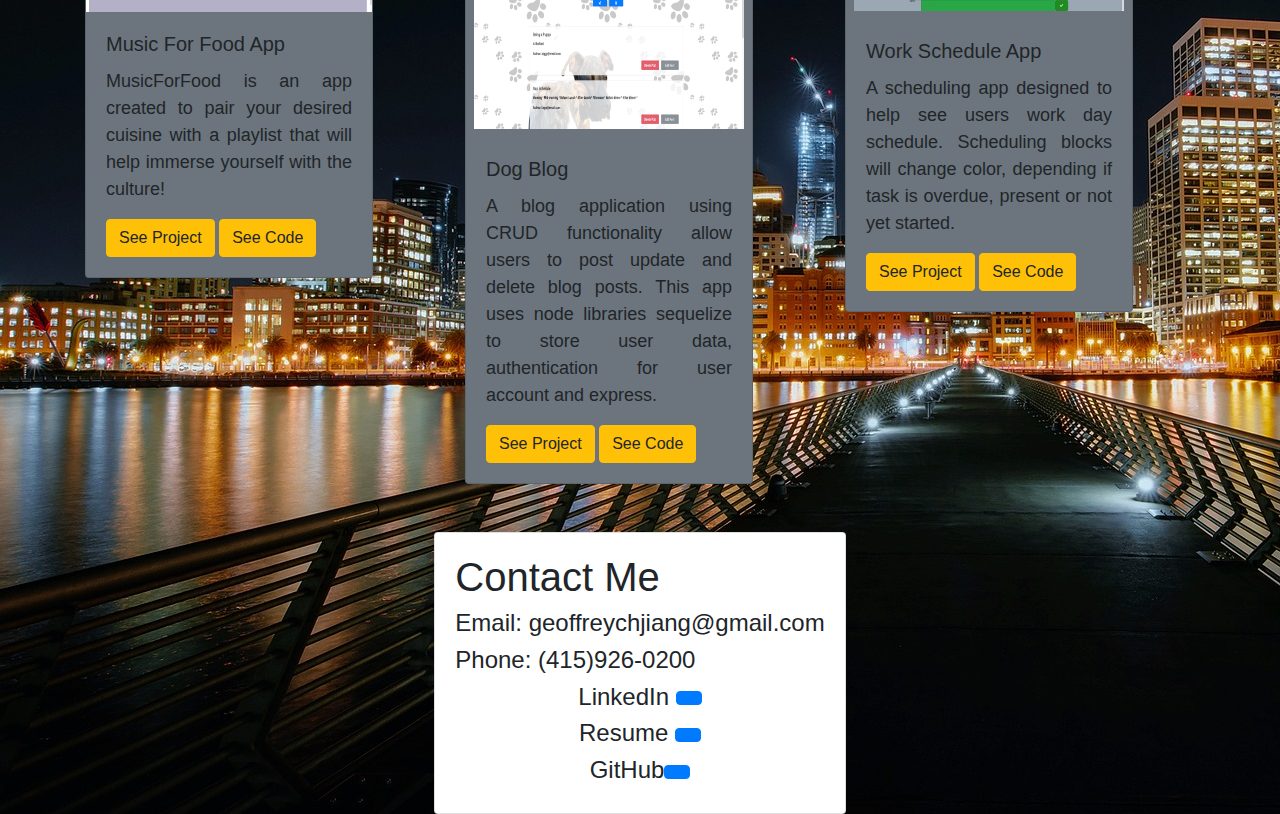
==== commit 71bf30fb: "update projects" ====
--- a/index.html
+++ b/index.html
@@ -51,7 +51,7 @@
             <div class="card">
                 <div class="card-body">
                     <h1 class="title"> About Me</h1>
-                    <img src="/assets/images/me.jpeg" alt="Placeholder" class="img-thumbnail">
+                    <img src="assets/images/me.jpeg" alt="Me" class="img-thumbnail">
                     <p> Hello! My name is Geoffrey Jiang, I am currently staying in the Bay Area and a student at UC Berkeley Extension Coding Bootcamp! Before this I graduated with a Health Science degree from Merritt College and worked as an EMT. As you may have figured out by now, I have little to no experience with coding. I also recently learned I am not hip with modern technology as I am always amazed with what new technology can do! Did you know there is a self vacuum cleaner that know's how to charge itself? Me neither. I chose to take on coding because it was time for me to move on from the medical field, growing as tired as i was from working there. Coding has offered me a step into a whole different direction from what i am used to and i'm excited to see where it will take me!</p>                    
                 </div>
             </div>
@@ -62,9 +62,9 @@
   <div id="project" class="container mt-3 pt-5">
     <h1 class="text-white mb-3 pb-2">My Projects</h1>
     <div class="row">
-      <div class="col-md-4 col-sm-4 mb-5">
+      <div class="col-md-4 mb-5">
         <div class="card bg-secondary" style="width: 18rem;">
-          <img class="card-img-top p-2" src="assets/images/MusicForFood.png" alt="MusicForFood" style="height: 15rem">
+          <img class="card-img-top" src="assets/images/MusicForFood.png" alt="MusicForFood">
           <div class="card-body">
             <h5 class="card-title">Music For Food App</h5>
             <p class="card-text">MusicForFood is an app created to pair your desired cuisine with a playlist that will help immerse yourself with the culture!</p>
@@ -73,21 +73,20 @@
           </div>
         </div>
       </div>
-      <div class="col-md-4 col-sm-4 mb-5">
+      <div class="col-md-4 mb-5">
         <div class="card bg-secondary" style="width: 18rem;">
-          <img class="card-img-top p-2" src="assets/images/quizapp.png" alt="QuizApp" style="height: 19rem">
+          <img class="card-img-top p-2" src="assets/images/dogblog.png" alt="dogblogz">
           <div class="card-body">
-            <h5 class="card-title">Quiz App</h5>
-            <p class="card-text">A simple a quiz app, that times and records users score.</p>
-            <a href="https://geoffreyjiang.github.io/quiz_homework/" class="btn btn-warning">See Project</a>
+            <h5 class="card-title">Dog Blog</h5>
+            <p class="card-text">A blog application using CRUD functionality allow users to post update and delete blog posts. This app uses node libraries sequelize to store user data, authentication for user account and express.</p>
+            <a href="https://dog-blog-app.herokuapp.com/" class="btn btn-warning">See Project</a>
             <a href="https://github.com/geoffreyjiang/quiz_homework" class="btn btn-warning">See Code</a>
-
           </div>
         </div>
       </div>
-      <div class="col-md-4 col-sm-4 mb-5">
+      <div class="col-md-4 mb-5">
         <div class="card bg-secondary" style="width: 18rem;">
-          <img class="card-img-top p-2" src="assets/images/schedule.png" alt="WorkScheduleApp" style="height: 12rem">
+          <img class="card-img-top p-2" src="assets/images/schedule.png" alt="WorkScheduleApp">
           <div class="card-body">
             <h5 class="card-title">Work Schedule App</h5>
             <p class="card-text">A scheduling app designed to help see users work day schedule. Scheduling blocks will change color, depending if task is overdue, present or not yet started.</p>
